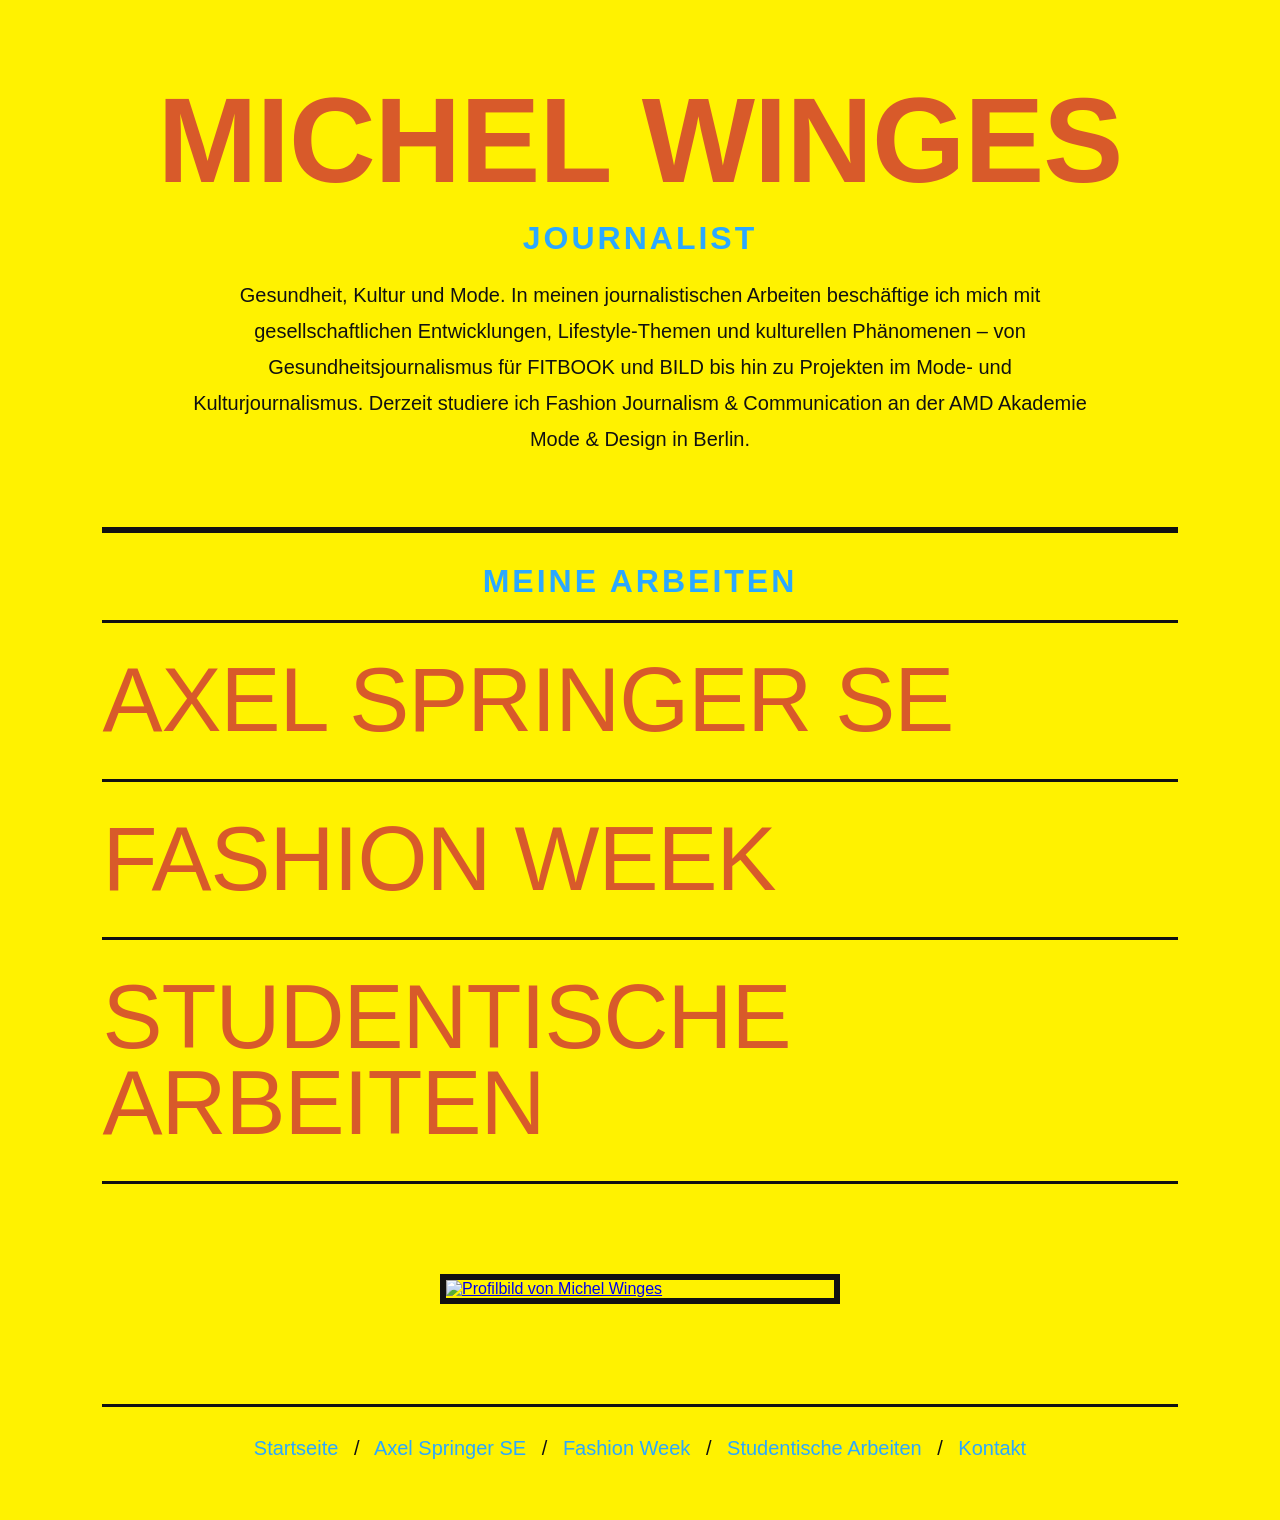
==== index.html @ 8a014b64 "Add files via upload" ====
<!DOCTYPE html>
<html lang="de">

<head>
    <meta charset="utf-8">
    <title>Michel Winges</title>
    <link rel="stylesheet" href="design.css">
</head>

<body>

    <header class="startbereich">

        <h1>Michel Winges</h1>
        <h2>Journalist</h2>

        <p class="intro">
          Gesundheit, Kultur und Mode. In meinen journalistischen Arbeiten beschäftige ich mich
mit gesellschaftlichen Entwicklungen, Lifestyle-Themen und kulturellen Phänomenen –
von Gesundheitsjournalismus für FITBOOK und BILD bis hin zu Projekten im Mode-
und Kulturjournalismus. Derzeit studiere ich Fashion Journalism & Communication
an der AMD Akademie Mode & Design in Berlin.

        </p>

    </header>

    <main>

        <section class="arbeitsbereich">

            <h2>Meine Arbeiten</h2>

            <div class="kachel-container">

                <a class="kachel" href="axelspringer.html">
                    <span>Axel Springer SE</span>
                  
                </a>

                <a class="kachel" href="fashionweek.html">
                    <span>Fashion Week</span>
                </a>

                <a class="kachel" href="studentische-arbeiten.html">
                    <span>Studentische Arbeiten</span>
                </a>

            </div>

        </section>

        <section class="profilbereich">

            <a href="https://hotlinemagazine.com" target="_blank">
                <img src="img/profilbild.jpg" alt="Profilbild von Michel Winges">
            </a>

        </section>

    </main>

<footer>

    <a href="index.html">Startseite</a>

    <span>/</span>

    <a href="axelspringer.html">Axel Springer SE</a>

    <span>/</span>

    <a href="fashionweek.html">Fashion Week</a>

    <span>/</span>

    <a href="studentische-arbeiten.html">Studentische Arbeiten</a>

    <span>/</span>

    <a href="kontakt.html">Kontakt</a>

</footer>



</body>
</html>
---- design.css ----
/* RESET */
* {
    margin: 0;
    padding: 0;
    box-sizing: border-box;
}

/* SEITE */
body {
    background: #fff200;
    color: #111111;
    font-family: Arial, Helvetica, sans-serif;
    padding-left: 8%;
    padding-right: 8%;
}

/* STARTBEREICH */
.startbereich {
    margin-top: 80px;
    margin-bottom: 30px;
}

/* GROSSE HEADLINE */
h1 {
    font-family: Impact, "Arial Black", sans-serif;
    font-size: 120px;
    line-height: 1;
    text-transform: uppercase;
    color: #d85a2a;
    text-align: center;
    letter-spacing: -1px;
    margin-bottom: 20px;
}

/* UNTERHEADLINES */
h2 {
    font-family: Arial, sans-serif;
    font-size: 32px;
    font-weight: 700;
    text-transform: uppercase;
    letter-spacing: 3px;
    color: #2ba8ff;
    text-align: center;
    margin-bottom: 20px;
}

h2 a {
    color: #2ba8ff;
    text-decoration: none;
}

h2 a:hover {
    color: #d85a2a;
}

/* FLIESSTEXT */
p {
    max-width: 900px;
    margin: auto;
    font-size: 20px;
    line-height: 1.8;
    color: #111111;
    text-align: center;
}

/* ARBEITSBEREICHE */
.arbeitsbereich {
    margin-top: 70px;
    margin-bottom: 90px;
}

.arbeitsbereich h2 {
    margin-bottom: 20px;
}

/* STARTSEITEN-KACHELN */
.kachel-container {
    margin-top: 0;
}

.kachel {
    display: block;
    text-decoration: none;
    color: #111111;
    padding-top: 35px;
    padding-bottom: 35px;
    border-top: 3px solid #111111;
    transition: all 0.3s ease;
}

.kachel:last-child {
    border-bottom: 3px solid #111111;
}

.kachel:hover {
    padding-left: 40px;
}

.kachel:hover span {
    color: #2ba8ff;
}

.kachel span {
    display: block;
    font-family: Impact, "Arial Black", sans-serif;
    font-size: 90px;
    line-height: 0.95;
    color: #d85a2a;
    letter-spacing: -1px;
    text-transform: uppercase;
}

.kachel small {
    display: block;
    margin-top: 10px;
    font-size: 18px;
    color: #444444;
    text-transform: uppercase;
    letter-spacing: 1px;
}

/* ARTIKELLISTEN */
.artikel-liste {
    margin-top: 30px;
}

.artikel-liste a {
    display: block;
    padding: 18px 0;
    border-top: 1px solid #111111;
    text-decoration: none;
    color: #111111;
    font-size: 24px;
    transition: 0.3s;
}

.artikel-liste a:last-child {
    border-bottom: 1px solid #111111;
}

.artikel-liste a:hover {
    padding-left: 20px;
    color: #d85a2a;
}

.artikel-liste span {
    display: inline-block;
    width: 60px;
    color: #2ba8ff;
    font-weight: bold;
}

/* PROFILBILD */
.profilbereich {
    margin-top: 80px;
    margin-bottom: 100px;
}

.profilbereich img {
    display: block;
    margin: auto;
    width: 400px;
    max-width: 100%;
    border: 6px solid #111111;
}

/* FOOTER */
footer {
    text-align: center;
    border-top: 3px solid #111111;
    padding-top: 30px;
    padding-bottom: 60px;
    font-size: 20px;
}

footer a {
    color: #2ba8ff;
    text-decoration: none;
}

footer a:hover {
    color: #d85a2a;
}

footer span {
    margin-left: 10px;
    margin-right: 10px;
}

/* RESPONSIVE */
@media (max-width: 900px) {
    h1 {
        font-size: 65px;
    }

    .kachel span {
        font-size: 40px;
    }

    p {
        font-size: 18px;
    }

    .artikel-liste a {
        font-size: 20px;
    }
}
.arbeitsbereich {
    margin-top: 70px;
    margin-bottom: 90px;

    border-top: 6px solid #111111;

    padding-top: 30px;
}

.erste-sektion {
    margin-top: 20px;
}





.pdf-liste {
    margin-top: 25px;
}

.pdf-liste a {
    display: block;
    padding: 28px 0;
    border-top: 3px solid #111111;
    text-decoration: none;
    color: #d85a2a;
    font-family: Impact, "Arial Black", sans-serif;
    font-size: 48px;
    line-height: 1;
    text-transform: uppercase;
    letter-spacing: -1px;
    transition: 0.3s;
}

.pdf-liste a:last-child {
    border-bottom: 3px solid #111111;
}

.pdf-liste a:hover {
    padding-left: 35px;
    color: #2ba8ff;
}

.pdf-liste span {
    display: inline-block;
    width: 70px;
    color: #111111;
    font-family: Arial, sans-serif;
    font-size: 22px;
    font-weight: 700;
}


.pdf-liste a {
    display: block !important;
    padding: 28px 0 !important;
    border-top: 3px solid #111111 !important;
    color: #d85a2a !important;
    font-family: Impact, "Arial Black", sans-serif !important;
    font-size: 48px !important;
    text-decoration: none !important;
    text-transform: uppercase !important;
}

.pdf-liste a:last-child {
    border-bottom: 3px solid #111111 !important;
}

.pdf-liste span {
    display: inline-block !important;
    width: 70px !important;
    color: #111111 !important;
    font-family: Arial, sans-serif !important;
    font-size: 22px !important;
    font-weight: 700 !important;
}
.ohne-linie {
    border-top: none !important;
    padding-top: 0 !important;
}
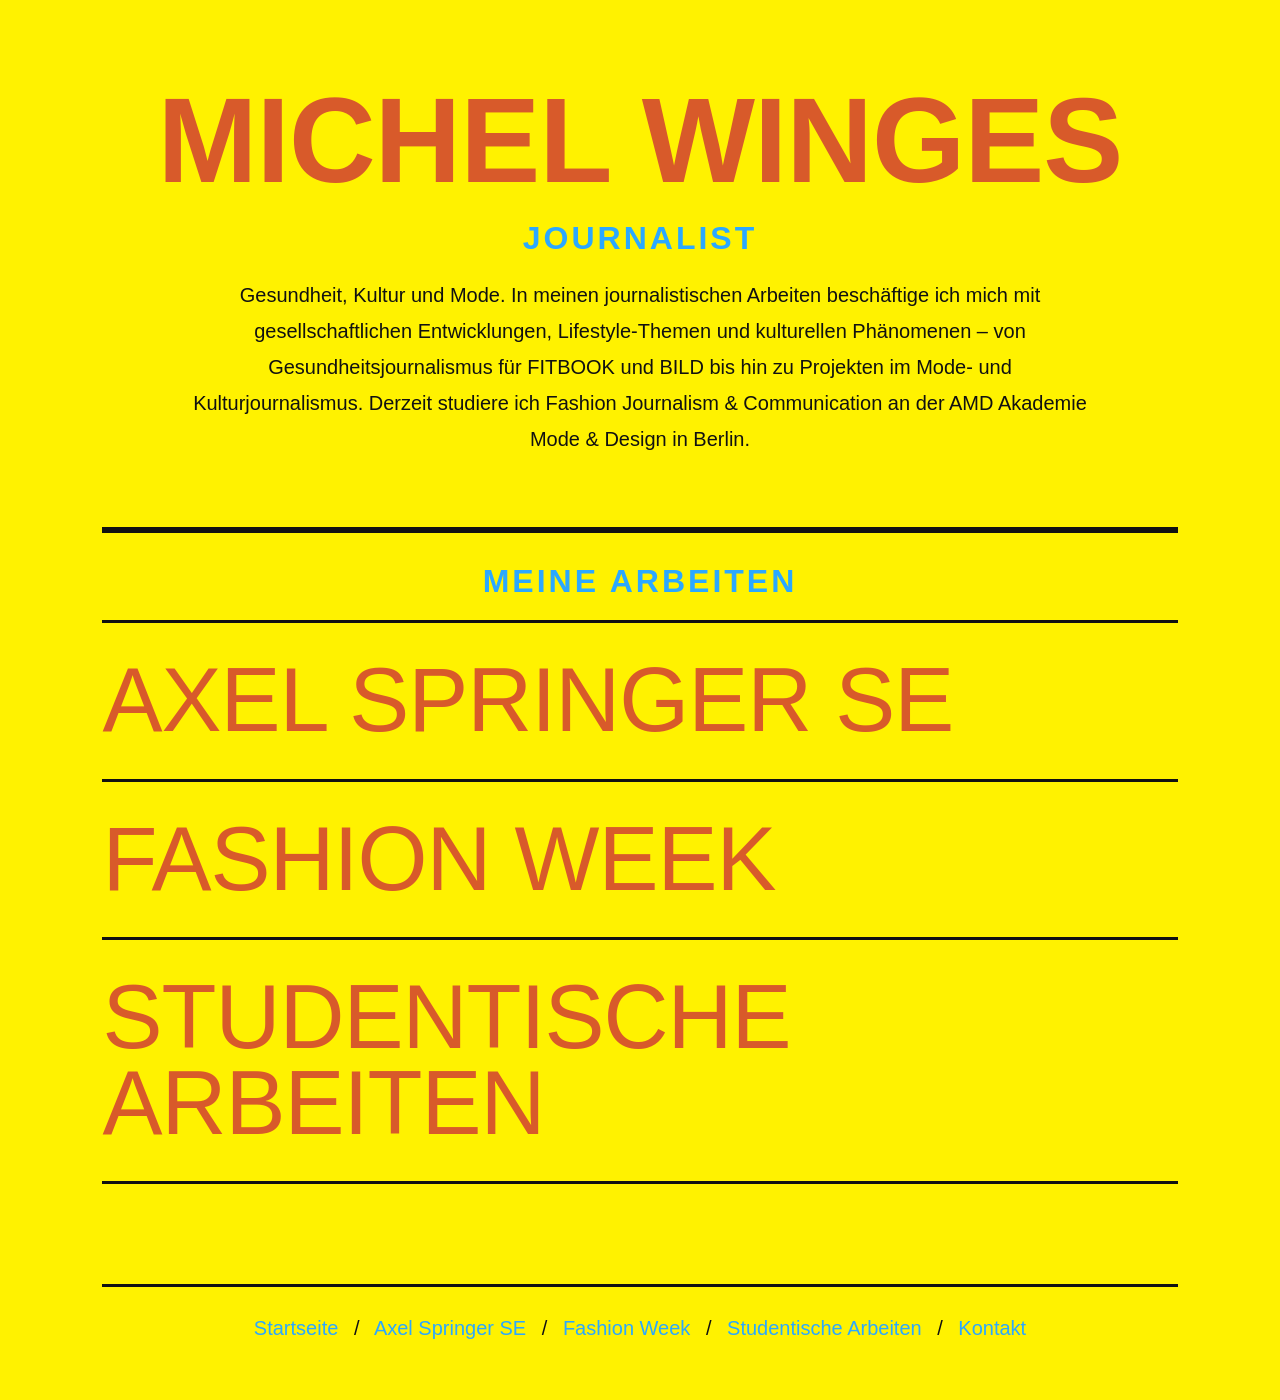
==== commit 4ff34c6c: "Update index.html" ====
--- a/index.html
+++ b/index.html
@@ -52,8 +52,8 @@
 
         <section class="profilbereich">
 
-            <a href="https://hotlinemagazine.com" target="_blank">
-                <img src="img/profilbild.jpg" alt="Profilbild von Michel Winges">
+            <a 
+                <img src="profilbild.jpg" alt="Profilbild von Michel Winges">
             </a>
 
         </section>
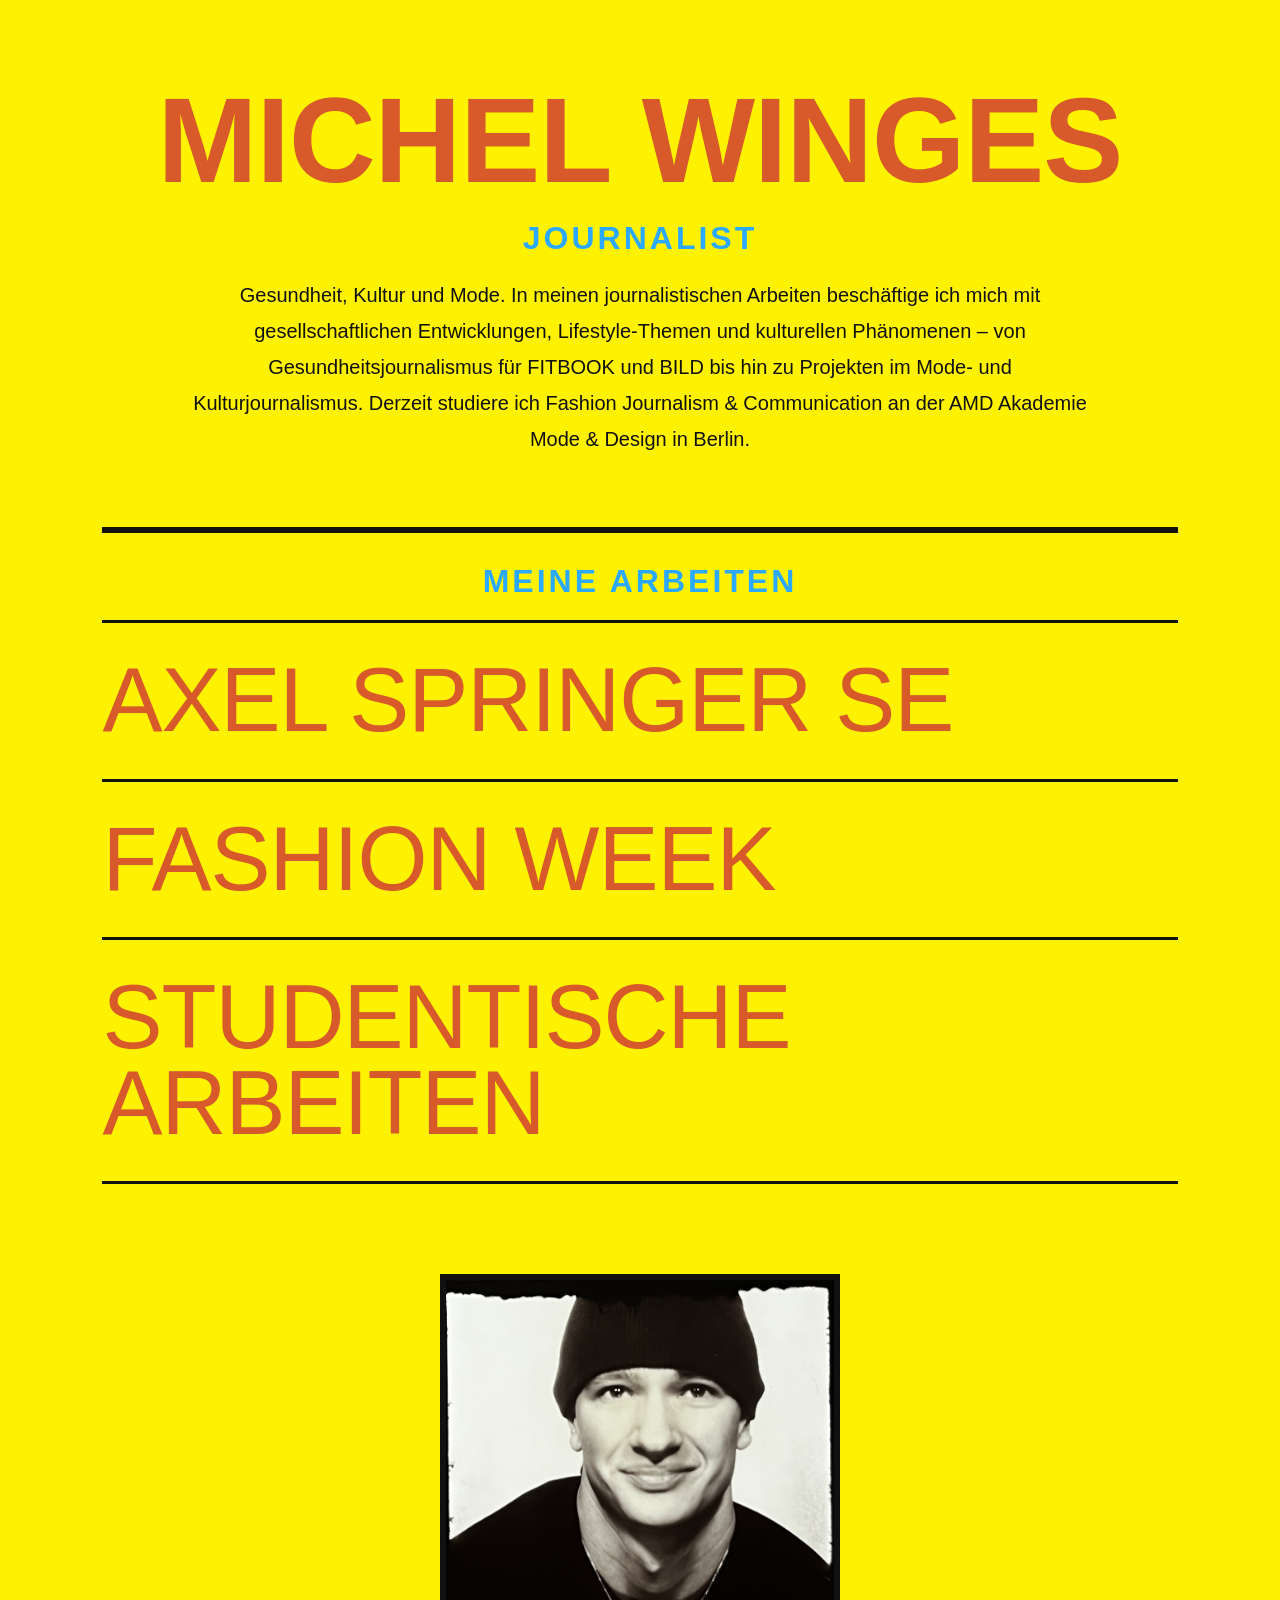
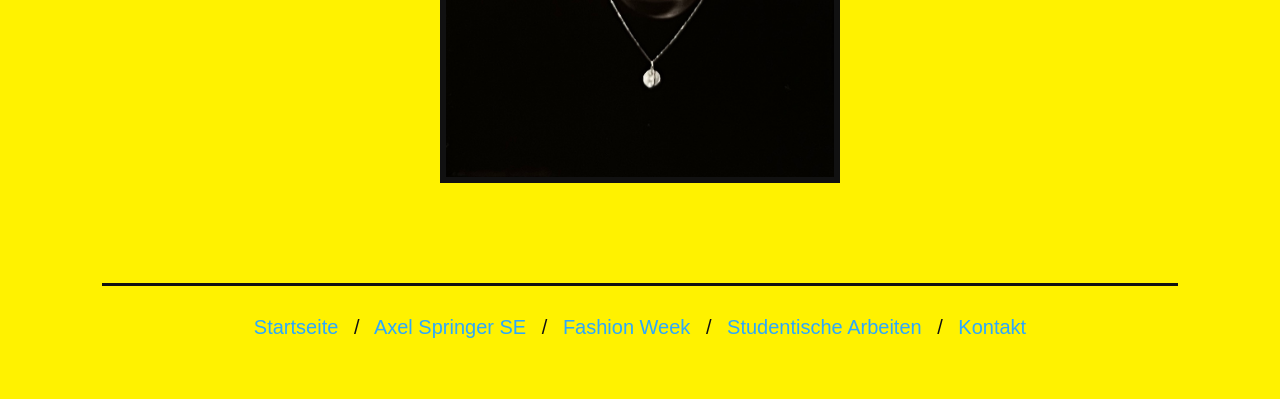
==== commit ec08716f: "Update index.html" ====
--- a/index.html
+++ b/index.html
@@ -52,10 +52,8 @@
 
         <section class="profilbereich">
 
-            <a 
-                <img src="profilbild.jpg" alt="Profilbild von Michel Winges">
-            </a>
-
+    
+<img src="profilbild.jpg" alt="Profilbild von Michel Winges">
         </section>
 
     </main>
